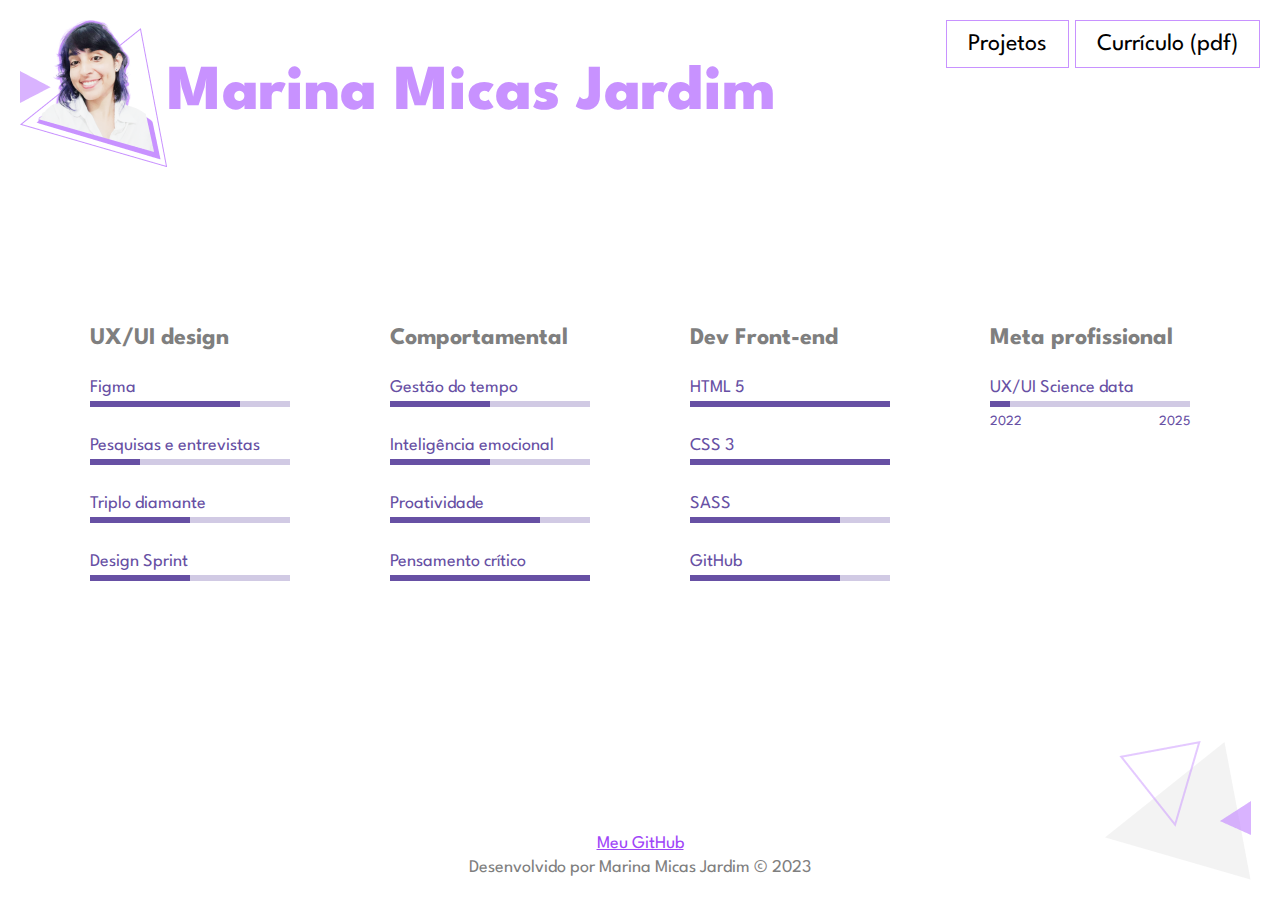
==== index.html @ 4583b631 "Alimentando o conteúdo da área de projetos e ajustando a fonte." ====
<!DOCTYPE html>
<html lang="pt-br">
  <head>
    <meta charset="utf-8"/>
    <meta http-equiv="X-UA-Compatible" content="IE=edge">
    <meta name="viewport" content="width=device-width, initial-scale=1">
    <title>Meu portfólio | Marina Micas</title>
    <link rel="stylesheet" href="estilos/geral.css">
    <link rel="stylesheet" href="estilos/text.css">
    <link rel="stylesheet" href="estilos/layout_header.css">
    <link rel="stylesheet" href="estilos/headline.css">
    <link rel="stylesheet" href="estilos/button.css">
    <link rel="stylesheet" href="estilos/layout_content.css">
    <link rel="stylesheet" href="estilos/layout_category.css">
    <link rel="stylesheet" href="estilos/footer.css">
  </head>

  <body class="layout_content">
    <div class="layout_header header">
      <div class="headline">
        <img src="imagens/MarinaMicasJardim.png" alt="Mulher de cabelos curtos com franjas e mechas roxas, usando blusa branca social e sorrindo.">
        <h1>Marina Micas Jardim</h1>
      </div>
      <div class="buttons">
        <a href="paginas/projetos.html" class="button">Projetos</a>
        <a href="arquivos/Curriculo_Marina Micas Jardim.pdf" class="button" target="_blank">Currículo (pdf)</a>
      </div>
    </div>

    <div class="layout_category content">
      <div class="category-1">
        <p class="category_title">UX/UI design</p>
        <p class="category_text">Figma</p>
        <progress-bar value="75" max="100" title="75% de experiência prototipando no Figma"></progress-bar>
        <p class="category_text">Pesquisas e entrevistas</p>
        <progress-bar value="25" max="100" title="25% de experiência em pesquisas e entrevistas"></progress-bar>
        <p class="category_text">Triplo diamante</p>
        <progress-bar value="50" max="100" title="50% de experiência em triplo diamante"></progress-bar>
        <p class="category_text">Design Sprint</p>
        <progress-bar value="50" max="100" title="50% de experiência em Design Sprint"></progress-bar>
      </div>

      <div class="category-2">
        <p class="category_title">Comportamental</p>
        <p class="category_text">Gestão do tempo</p>
        <progress-bar value="50" max="100" title="50% de experiência em gestão do tempo"></progress-bar>
        <p class="category_text">Inteligência emocional</p>
        <progress-bar value="50" max="100" title="50% de experiência em inteligência emocional"></progress-bar>
        <p class="category_text">Proatividade</p>
        <progress-bar value="75" max="100" title="75% de proatividade"></progress-bar>
        <p class="category_text">Pensamento crítico</p>
        <progress-bar value="100" max="100" title="100% de pensamento crítico"></progress-bar>
      </div>

      <div class="category-3">
        <p class="category_title">Dev Front-end</p>
        <p class="category_text">HTML 5</p>
        <progress-bar value="100" max="100" title="100% de experiência em HTML 5"></progress-bar>
        <p class="category_text">CSS 3</p>
        <progress-bar value="100" max="100" title="100% de experiência em CSS 3"></progress-bar>
        <p class="category_text">SASS</p>
        <progress-bar value="75" max="100" title="75% de experiência em SASS"></progress-bar>
        <p class="category_text">GitHub</p>
        <progress-bar value="75" max="100" title="75% de experiência em GitHub"></progress-bar>
      </div>

      <div class="category-4">
        <p class="category_title">Meta profissional</p>
        <p class="category_text">UX/UI Science data</p>
        <progress-bar value="10" max="100" title="10% de experiência em science data para UX/UI"></progress-bar>
        <div class="category_text--ano">
          <span>2022</span>
          <span>2025</span>
        </div>
      </div>
    </div>

    <div class="footer">
      <a href="https://github.com/marinamicas" target="_blank" class="link--main">Meu GitHub</a>
      <p>Desenvolvido por Marina Micas Jardim © 2023</p>
    </div>

    <script src="scripts/progress_bar.js"></script>
  </body>
</html>
---- estilos/geral.css ----
/* RESET */

/* Box sizing rules */
*,
*::before,
*::after {
  box-sizing: border-box;
}

/* Remove default margin */
body,
h2,
p {
  margin: 0;
}
---- estilos/text.css ----
@font-face {
  font-family: 'League Spartan';
  src: url("../fontes/LeagueSpartan-VariableFont_wght.ttf") format('truetype');
  font-display: swap;
}

body {
  font-family: 'League Spartan';
}

h1 {
  font-size: 4rem;
  font-style: normal;
  font-weight: 800;
  line-height: normal;

  @media only screen and (max-width: 575px) {
    font-size: 2rem;
  }
}

.link--main {
  color: #9F46F8;
}

.category_title {
  color: #7F7F7F;
  font-size: 1.5rem;
  font-style: normal;
  font-weight: 700;
  line-height: normal;
}

.category_text {
  color: #6750A4;
  font-size: 1.125rem;
  font-style: normal;
  font-weight: 400;
  line-height: normal;
  margin: 30px 0 5px 0;
}

.category_text--ano {
  font-size: 0.875rem;
  font-style: normal;
  font-weight: 400;
  line-height: normal;
  color: #6750A4;
  display: flex;
  justify-content: space-between;
  margin-top: 8px;
}

.tag--ano {
  background-color: #C892FF;
  color: #000000;
  padding: 5px;
  height: 22px;
  width: max-content;
  margin-left: 15px;
}
---- estilos/layout_header.css ----
.layout_header {
    display: grid;
    grid-template-columns: 1fr auto;
    grid-template-rows: 100%;
    grid-template-areas:
        "headline buttons"
    ;
    column-gap: 20px;

    @media only screen and (max-width: 678px) {
        grid-template-columns: 1fr;
        grid-template-rows: repeat(2, auto);
        grid-template-areas:
            "buttons"
            "headline"
        ;
        column-gap: 0;
        row-gap: 20px;
    }
}

.header {
    grid-area: header;
    height: 147px;

    @media only screen and (max-width: 678px) {
        height: max-content;
    }
}
---- estilos/headline.css ----
.headline {
    color: #C892FF;
    font-size: 1.5rem;
    font-style: normal;
    font-weight: 800;
    line-height: normal;
    display: flex;
    align-items: center;
    grid-area: headline;
}
---- estilos/button.css ----
.buttons {
    color: #000000;
    font-size: 1.5rem;
    font-style: normal;
    font-weight: 400;
    line-height: normal;
    grid-area: buttons;
    
    @media only screen and (max-width: 678px) {
        justify-self: end;
    }
}

.button {
    display: inline-flex;
    padding: 0.75rem 1.3125rem;
    gap: 1rem;
    border: 1px solid #C892FF;
    background-color: #FFF;
    font-size: 1.5rem;
    font-style: normal;
    font-weight: 400;
    line-height: normal;
    text-decoration: none;
    color: #000;
}

a:hover.button {
    background-color: #D1CAE4;
    border: 1px solid #D1CAE4;
}

a:active.button, a:focus.button, a:visited.button {
    color: #000;
}
---- estilos/layout_content.css ----
.layout_content {
    display: grid;
    grid-template-columns: 100%;
    grid-template-rows: 147px auto 140px;
    grid-template-areas:
        "header"
        "content"
        "footer"
    ;
    row-gap: 30px;
    margin: 20px;
    height: calc(100vh - 40px);

    @media only screen and (max-width: 678px) {
        grid-template-rows: auto auto 140px;
    }
}

.content {
    grid-area: content;
}
---- estilos/layout_category.css ----
.layout_category {
    display: grid;
    grid-template-columns: repeat(4, auto);
    grid-template-areas:
        "category-1 category-2 category-3 category-4"
    ;
    column-gap: 100px;
    align-content: center;
    justify-content: center;

    @media only screen and (max-width: 1140px) {
        column-gap: 50px;
    }

    @media only screen and (max-width: 985px) {
        grid-template-columns: repeat(2, auto);
        grid-template-areas: 
            "category-1 category-2"
            "category-3 category-4"
        ;
        column-gap: 100px;
        row-gap: 100px;
    }

    @media only screen and (max-width: 575px) {
        grid-template-columns: auto;
        grid-template-areas: 
            "category-1"
            "category-2"
            "category-3"
            "category-4"
        ;
        column-gap: 0;
        margin-bottom: 90px;
    }
}

.category-1 {
    grid-area: category-1;
    width: 200px;

    @media only screen and (max-width: 575px) {
        width: 350px;
    }
}

.category-2 {
    grid-area: category-2;
    width: 200px;

    @media only screen and (max-width: 575px) {
        width: 300px;
    }
}

.category-3 {
    grid-area: category-3;
    width: 200px;

    @media only screen and (max-width: 575px) {
        width: 350px;
    }
}

.category-4 {
    grid-area: category-4;
    width: 200px;

    @media only screen and (max-width: 575px) {
        width: 350px;
    }
}
---- estilos/footer.css ----
.footer {
    grid-area: footer;
    background-image: url(../imagens/imgDecorativa.png);
    background-repeat: no-repeat;
    background-position: bottom right;
    align-items: center;
    justify-content: end;
    height: 140px;
    color: #7f7f7f;
    display: flex;
    flex-direction: column;
    text-align: center;
    font-size: 1.125rem;
    font-style: normal;
    font-weight: 400;
    line-height: 1.5rem;

    @media only screen and (max-height: 630px) {
        padding-bottom: 20px;
    }

    @media only screen and (max-width: 575px) {
        padding-bottom: 20px;
    }
}
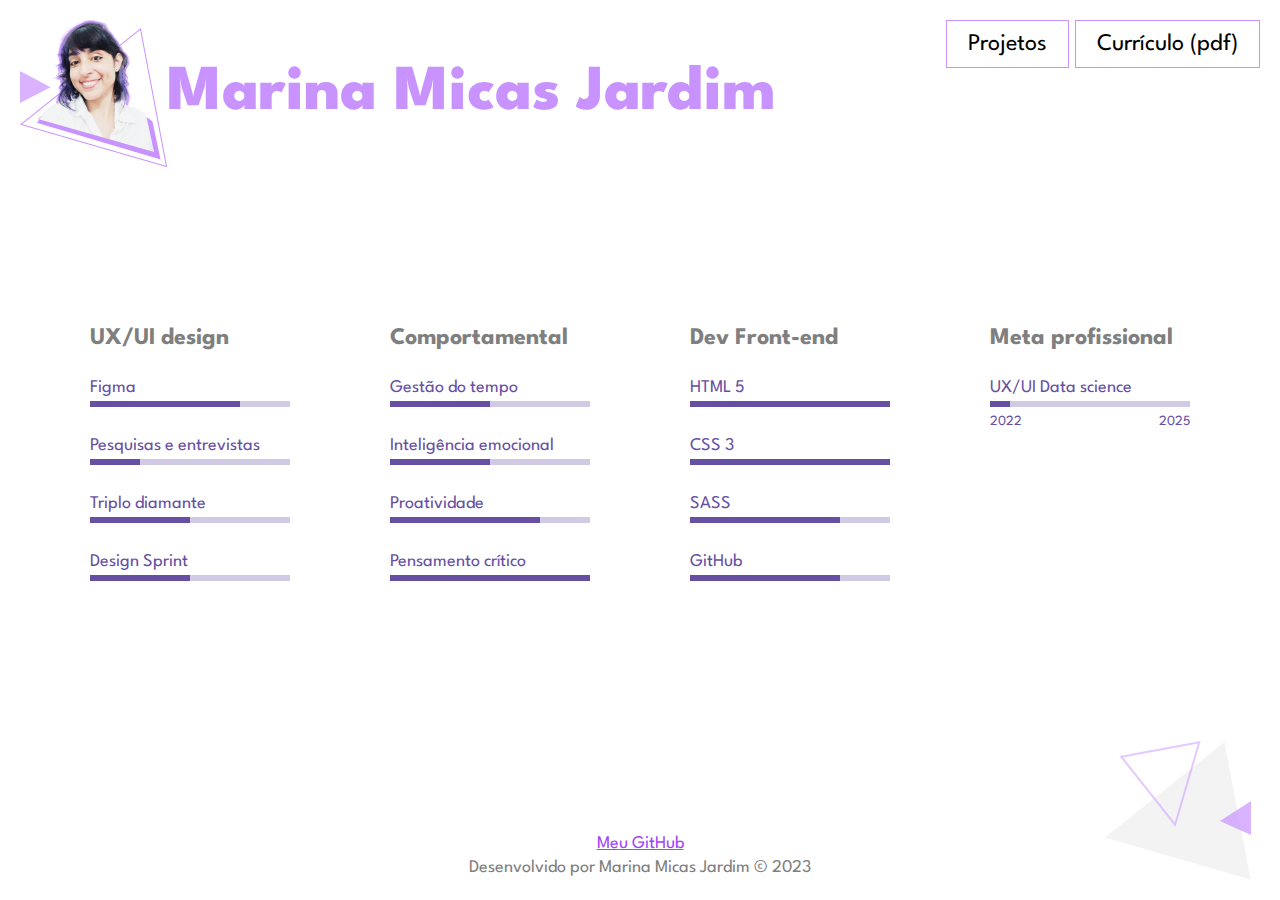
==== commit 7340c892: "novas atualizações" ====
--- a/index.html
+++ b/index.html
@@ -66,7 +66,7 @@
 
       <div class="category-4">
         <p class="category_title">Meta profissional</p>
-        <p class="category_text">UX/UI Science data</p>
+        <p class="category_text">UX/UI Data science</p>
         <progress-bar value="10" max="100" title="10% de experiência em science data para UX/UI"></progress-bar>
         <div class="category_text--ano">
           <span>2022</span>
--- a/estilos/button.css
+++ b/estilos/button.css
@@ -23,6 +23,7 @@
     line-height: normal;
     text-decoration: none;
     color: #000;
+    cursor: pointer;
 }
 
 a:hover.button {
--- a/estilos/layout_content.css
+++ b/estilos/layout_content.css
@@ -7,7 +7,7 @@
         "content"
         "footer"
     ;
-    row-gap: 30px;
+    row-gap: 55px;
     margin: 20px;
     height: calc(100vh - 40px);
 
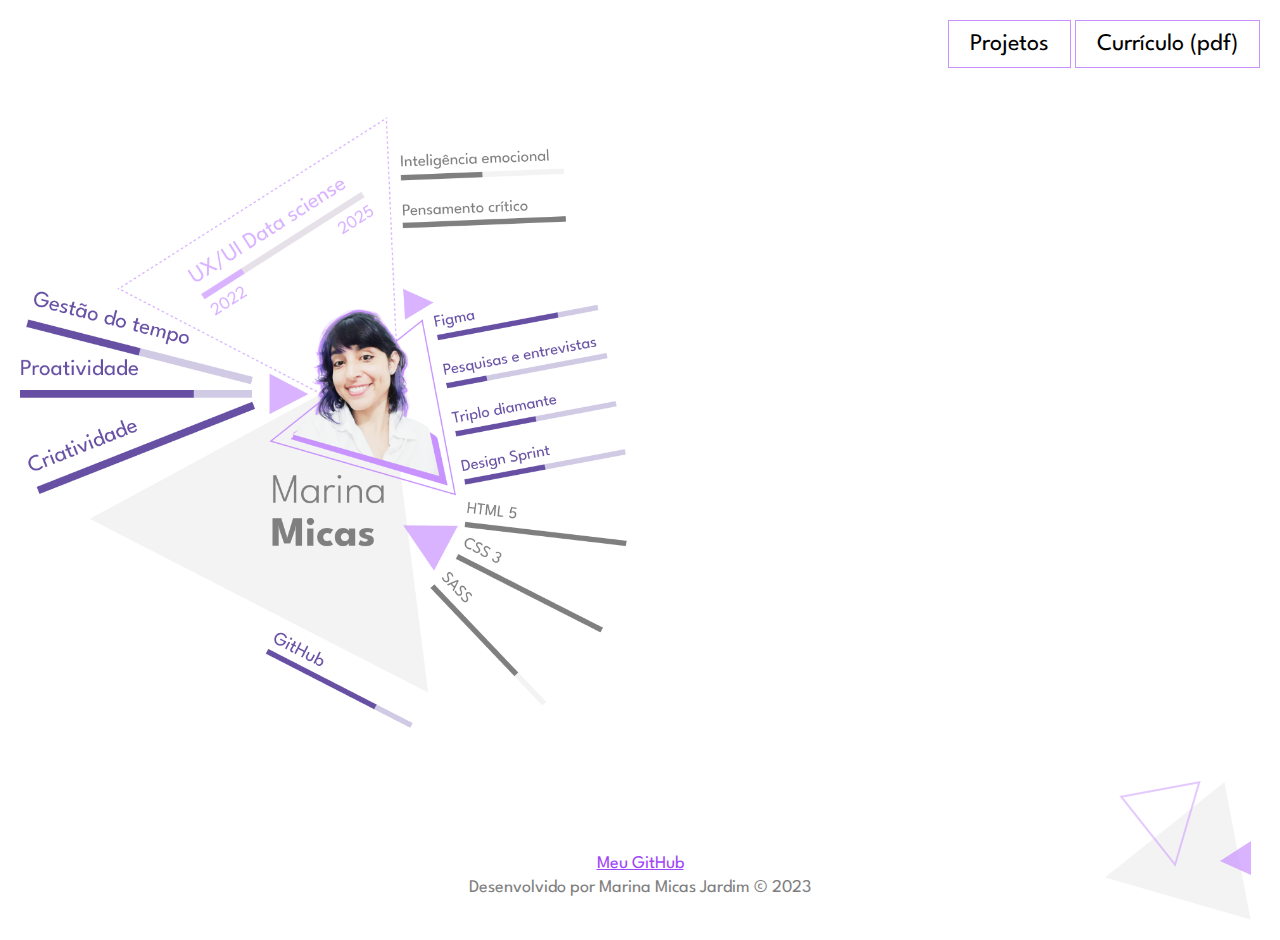
==== commit 3883872a: "alteração pagina inicial" ====
--- a/index.html
+++ b/index.html
@@ -7,79 +7,24 @@
     <title>Meu portfólio | Marina Micas</title>
     <link rel="stylesheet" href="estilos/geral.css">
     <link rel="stylesheet" href="estilos/text.css">
-    <link rel="stylesheet" href="estilos/layout_header.css">
-    <link rel="stylesheet" href="estilos/headline.css">
     <link rel="stylesheet" href="estilos/button.css">
-    <link rel="stylesheet" href="estilos/layout_content.css">
-    <link rel="stylesheet" href="estilos/layout_category.css">
+    <link rel="stylesheet" href="estilos/layout_content-INI.css">
     <link rel="stylesheet" href="estilos/footer.css">
   </head>
 
-  <body class="layout_content">
-    <div class="layout_header header">
-      <div class="headline">
-        <img src="imagens/MarinaMicasJardim.png" alt="Mulher de cabelos curtos com franjas e mechas roxas, usando blusa branca social e sorrindo.">
-        <h1>Marina Micas Jardim</h1>
-      </div>
-      <div class="buttons">
-        <a href="paginas/projetos.html" class="button">Projetos</a>
-        <a href="arquivos/Curriculo_Marina Micas Jardim.pdf" class="button" target="_blank">Currículo (pdf)</a>
-      </div>
+  <body class="layout_content-INI">
+    <div class="buttons-INI">
+      <a href="paginas/projetos.html" class="button">Projetos</a>
+      <a href="arquivos/Curriculo_Marina Micas Jardim.pdf" class="button" target="_blank">Currículo (pdf)</a>
     </div>
 
-    <div class="layout_category content">
-      <div class="category-1">
-        <p class="category_title">UX/UI design</p>
-        <p class="category_text">Figma</p>
-        <progress-bar value="75" max="100" title="75% de experiência prototipando no Figma"></progress-bar>
-        <p class="category_text">Pesquisas e entrevistas</p>
-        <progress-bar value="25" max="100" title="25% de experiência em pesquisas e entrevistas"></progress-bar>
-        <p class="category_text">Triplo diamante</p>
-        <progress-bar value="50" max="100" title="50% de experiência em triplo diamante"></progress-bar>
-        <p class="category_text">Design Sprint</p>
-        <progress-bar value="50" max="100" title="50% de experiência em Design Sprint"></progress-bar>
-      </div>
-
-      <div class="category-2">
-        <p class="category_title">Comportamental</p>
-        <p class="category_text">Gestão do tempo</p>
-        <progress-bar value="50" max="100" title="50% de experiência em gestão do tempo"></progress-bar>
-        <p class="category_text">Inteligência emocional</p>
-        <progress-bar value="50" max="100" title="50% de experiência em inteligência emocional"></progress-bar>
-        <p class="category_text">Proatividade</p>
-        <progress-bar value="75" max="100" title="75% de proatividade"></progress-bar>
-        <p class="category_text">Pensamento crítico</p>
-        <progress-bar value="100" max="100" title="100% de pensamento crítico"></progress-bar>
-      </div>
-
-      <div class="category-3">
-        <p class="category_title">Dev Front-end</p>
-        <p class="category_text">HTML 5</p>
-        <progress-bar value="100" max="100" title="100% de experiência em HTML 5"></progress-bar>
-        <p class="category_text">CSS 3</p>
-        <progress-bar value="100" max="100" title="100% de experiência em CSS 3"></progress-bar>
-        <p class="category_text">SASS</p>
-        <progress-bar value="75" max="100" title="75% de experiência em SASS"></progress-bar>
-        <p class="category_text">GitHub</p>
-        <progress-bar value="75" max="100" title="75% de experiência em GitHub"></progress-bar>
-      </div>
-
-      <div class="category-4">
-        <p class="category_title">Meta profissional</p>
-        <p class="category_text">UX/UI Data science</p>
-        <progress-bar value="10" max="100" title="10% de experiência em science data para UX/UI"></progress-bar>
-        <div class="category_text--ano">
-          <span>2022</span>
-          <span>2025</span>
-        </div>
-      </div>
+    <div class="content-INI">
+      <img src="imagens/panorama geral.png" alt="Mulher de cabelos curtos com franjas e mechas roxas, usando blusa branca social e sorrindo ao centro. E nas extremidades vários pontos a ser abordados sobre minhas experiências em UX/UI design, dev front-end, comportamental e minha meta profissional de ser uma cientista de dados com foco em UX/UI até o ano de 2025." class="img-INI">
     </div>
 
     <div class="footer">
       <a href="https://github.com/marinamicas" target="_blank" class="link--main">Meu GitHub</a>
       <p>Desenvolvido por Marina Micas Jardim © 2023</p>
     </div>
-
-    <script src="scripts/progress_bar.js"></script>
   </body>
-</html>
+</html>--- a/estilos/text.css
+++ b/estilos/text.css
@@ -15,7 +15,7 @@
   line-height: normal;
 
   @media only screen and (max-width: 575px) {
-    font-size: 2rem;
+    font-size: 3rem;
   }
 }
 
--- a/estilos/button.css
+++ b/estilos/button.css
@@ -1,16 +1,3 @@
-.buttons {
-    color: #000000;
-    font-size: 1.5rem;
-    font-style: normal;
-    font-weight: 400;
-    line-height: normal;
-    grid-area: buttons;
-    
-    @media only screen and (max-width: 678px) {
-        justify-self: end;
-    }
-}
-
 .button {
     display: inline-flex;
     padding: 0.75rem 1.3125rem;
--- a/estilos/layout_content-INI.css
+++ b/estilos/layout_content-INI.css
@@ -0,0 +1,30 @@
+.layout_content-INI {
+    display: grid;
+    grid-template-columns: auto;
+    grid-template-rows: 48px 1fr 140px;
+    grid-template-areas:
+        "buttons-INI"
+        "content-INI"
+        "footer"
+    ;
+    row-gap: 20px;
+    margin: 20px;
+    height: 100vh;
+}
+
+.buttons-INI {
+    grid-area: buttons-INI;
+    justify-self: end;
+}
+.content-INI {
+    grid-area: content-INI;
+    align-self: center;
+}
+
+.img-INI {
+    width: 50%;
+
+    @media only screen and (max-width: 920px) {
+        width: 100%;
+    }
+}--- a/estilos/footer.css
+++ b/estilos/footer.css
@@ -14,12 +14,5 @@
     font-style: normal;
     font-weight: 400;
     line-height: 1.5rem;
-
-    @media only screen and (max-height: 630px) {
-        padding-bottom: 20px;
-    }
-
-    @media only screen and (max-width: 575px) {
-        padding-bottom: 20px;
-    }
+    padding-bottom: 20px;
 }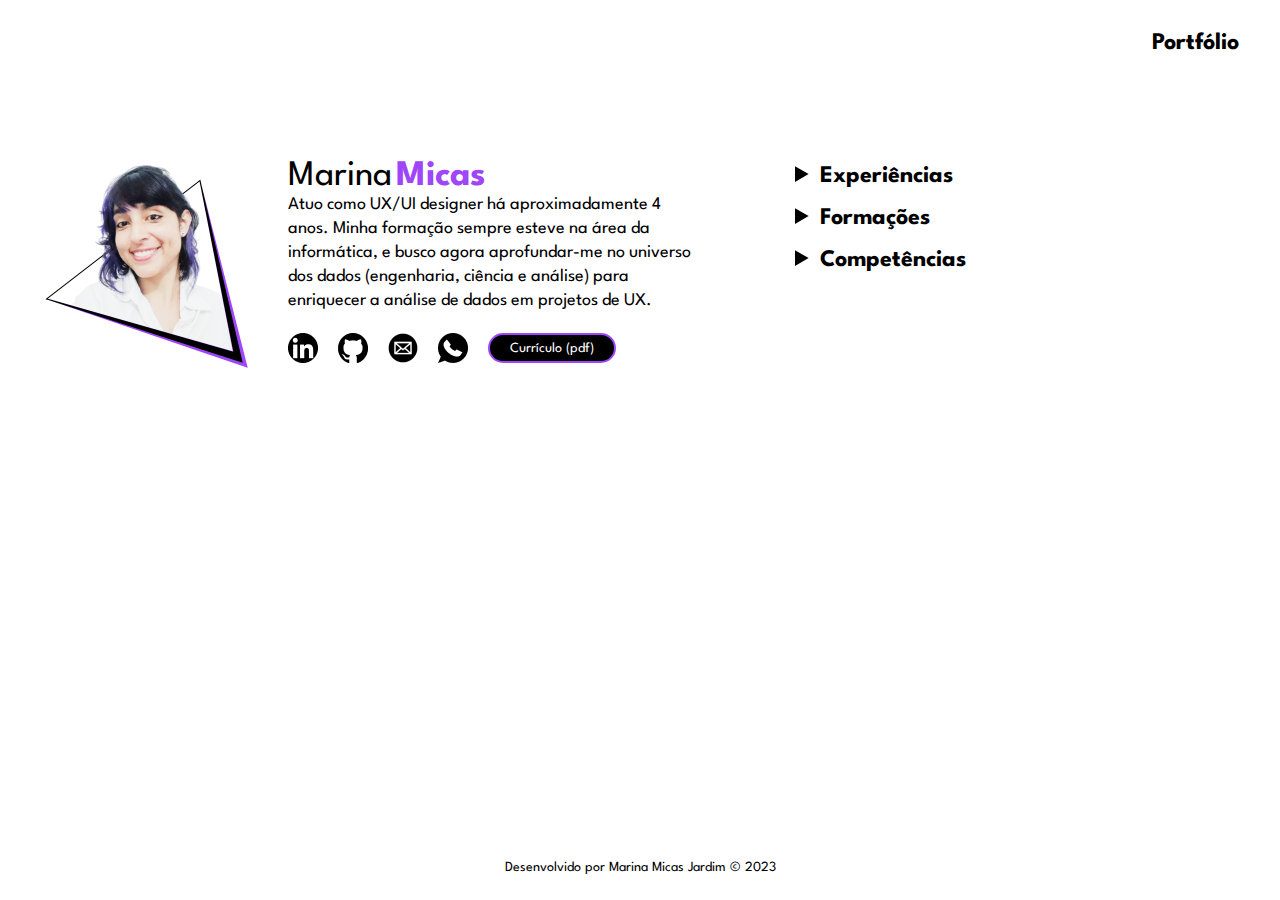
==== commit fc397a51: "mudando o site" ====
--- a/index.html
+++ b/index.html
@@ -8,23 +8,175 @@
     <link rel="stylesheet" href="estilos/geral.css">
     <link rel="stylesheet" href="estilos/text.css">
     <link rel="stylesheet" href="estilos/button.css">
-    <link rel="stylesheet" href="estilos/layout_content-INI.css">
+    <link rel="stylesheet" href="estilos/accordion.css">
     <link rel="stylesheet" href="estilos/footer.css">
+    <link rel="stylesheet" href="estilos/layout/layout_content-INI.css">
+    <link rel="stylesheet" href="estilos/layout/layout_EXP.css">
+    <link rel="stylesheet" href="estilos/layout/layout_FOR.css">
+    <link rel="stylesheet" href="estilos/layout/layout_COM.css">
   </head>
 
   <body class="layout_content-INI">
     <div class="buttons-INI">
-      <a href="paginas/projetos.html" class="button">Projetos</a>
-      <a href="arquivos/Curriculo_Marina Micas Jardim.pdf" class="button" target="_blank">Currículo (pdf)</a>
+      <a href="paginas/portfolio.html" class="button">Portfólio</a>
     </div>
 
-    <div class="content-INI">
-      <img src="imagens/panorama geral.png" alt="Mulher de cabelos curtos com franjas e mechas roxas, usando blusa branca social e sorrindo ao centro. E nas extremidades vários pontos a ser abordados sobre minhas experiências em UX/UI design, dev front-end, comportamental e minha meta profissional de ser uma cientista de dados com foco em UX/UI até o ano de 2025." class="img-INI">
+    <div class="content-INI layout_C_INI">
+      <img src="imagens/MarinaMicasJardim.png" alt="Mulher de cabelos curtos com franjas e mechas roxas, usando blusa branca social e sorrindo ao centro." class="img-C_INI">
+
+      <div class="layout_C_text-btn-INI">
+        <div class="text-C_INI">
+          <p>
+            <span class="text-C_INI-MA">Marina</span>
+            <span class="text-C_INI-MI">Micas</span>
+          </p>
+          <p>Atuo como UX/UI designer há aproximadamente 4 anos. Minha formação sempre esteve na área da informática, e busco agora aprofundar-me no universo dos dados (engenharia, ciência e análise) para enriquecer a análise de dados em projetos de UX.</p>
+        </div>
+  
+        <div class="buttons-C_INI">
+          <a href="https://www.linkedin.com/in/marinamicas/" target="_blank"><img src="imagens/contatos/linkedin.png" alt="Logo do LinkedIn."></a>
+          <a href="https://github.com/marinamicas" target="_blank"><img src="imagens/contatos/github.png" alt="Logo do GitHub."></a>
+          <a href="mailto:marinamicas@gmail.com" target="_blank"><img src="imagens/contatos/email.png" alt="Logo do e-mail."></a>
+          <a href="https://wa.me/qr/MTPBJVOU2ZC7J1 " target="_blank" title="(21) 98548-7666"><img src="imagens/contatos/whatsapp.png" alt="Logo do WhatsApp."></a>
+          <a href="arquivos/Curriculo_Marina Micas Jardim.pdf" class="button-C_CV" target="_blank">Currículo (pdf)</a>
+        </div>
+      </div>
+
+      <div class="accordions-C_INI singleSelection">
+        <details>
+          <summary title="Clique aqui para visualizar minhas experiências.">
+            Experiências
+          </summary>
+          <div class="accordion layout_EXP">
+            <div class="layout_EXP_item_1 layout_EXP_item">
+              <div class="item_ano-EXP">2023</div>
+              <div class="item_L-ver-EXP"></div>
+              <div class="item_L-hor-EXP"></div>
+              <div class="item_qtd-EXP">Atual</div>
+              <div class="item_dsc-EXP">Instrutora de informática <span class="item-emp">(Firjan SENAI)</span></div>
+            </div>
+
+            <div class="layout_EXP_item_2 layout_EXP_item">
+              <div class="item_ano-EXP">2023</div>
+              <div class="item_L-ver-EXP"></div>
+              <div class="item_L-hor-EXP"></div>
+              <div class="item_qtd-EXP">4 anos</div>
+              <div class="item_dsc-EXP">UX/UI designer <span class="item-emp">(Nasajon)</span></div>
+            </div>
+
+            <div class="layout_EXP_item_3 layout_EXP_item">
+              <div class="item_ano-EXP">2019</div>
+              <div class="item_L-ver-EXP"></div>
+              <div class="item_L-hor-EXP"></div>
+              <div class="item_qtd-EXP">5 meses</div>
+              <div class="item_dsc-EXP">Designer gráfico <span class="item-emp">(Ternium Brasil)</span></div>
+            </div>
+
+            <div class="layout_EXP_item_4 layout_EXP_item">
+              <div class="item_ano-EXP">2018</div>
+              <div class="item_L-ver-EXP"></div>
+              <div class="item_L-hor-EXP"></div>
+              <div class="item_qtd-EXP">3 meses</div>
+              <div class="item_dsc-EXP">Instrutora de informática <span class="item-emp">(PRONATEC)</span></div>
+            </div>
+
+            <div class="layout_EXP_item_5 layout_EXP_item">
+              <div class="item_ano-EXP">2013</div>
+              <div class="item_L-ver-EXP"></div>
+              <div class="item_L-hor-EXP"></div>
+              <div class="item_qtd-EXP">1 ano</div>
+              <div class="item_dsc-EXP">Desenvolvedora web <span class="item-emp">(Galeão INFRAERO)</span></div>
+            </div>
+
+            <div class="layout_EXP_item_6 layout_EXP_item">
+              <div class="item_ano-EXP">2010</div>
+              <div class="item_L-ver-EXP"></div>
+              <div class="item_L-hor-EXP"></div>
+              <div class="item_qtd-EXP">3 anos</div>
+              <div class="item_dsc-EXP">Instrutora de informática <span class="item-emp">(FAETEC)</span></div>
+            </div>
+
+            <div class="layout_EXP_item_7 layout_EXP_item">
+              <div class="item_ano-EXP">2009</div>
+              <div class="item_L-ver-EXP"></div>
+              <div class="item_L-hor-EXP"></div>
+              <div class="item_qtd-EXP">2 anos</div>
+              <div class="item_dsc-EXP">Web designer <span class="item-emp">(ANP)</span></div>
+            </div>
+          </div>
+        </details>
+
+        <details>
+          <summary title="Clique aqui para visualizar minhas formações.">
+            Formações
+          </summary>
+          <div class="accordion layout_FOR">
+            <div class="layout_FOR_item_1 layout_FOR_item">
+              <div class="item_ano-FOR">2022</div>
+              <div class="item_L-ver-FOR"></div>
+              <div class="item_L-hor-FOR"></div>
+              <div class="item_L-cir-FOR"></div>
+              <div class="item_dsc-FOR">Pós graduação em Inteligência Artificial e Aprendizagem de Máquina <span class="item-emp">(PUC Minas)</span></div>
+            </div>
+
+            <div class="layout_FOR_item_2 layout_FOR_item">
+              <div class="item_ano-FOR">2011</div>
+              <div class="item_L-ver-FOR"></div>
+              <div class="item_L-hor-FOR"></div>
+              <div class="item_L-cir-FOR"></div>
+              <div class="item_dsc-FOR" style="padding-top: 5px;">Licenciatura em Computação <span class="item-emp">(FEUC)</span></div>
+            </div>
+
+            <div class="layout_FOR_item_3 layout_FOR_item">
+              <div class="item_ano-FOR">2009</div>
+              <div class="item_L-ver-FOR"></div>
+              <div class="item_L-hor-FOR"></div>
+              <div class="item_L-cir-FOR"></div>
+              <div class="item_dsc-FOR" style="padding-top: 5px;">Tecnólogo em Sistemas de Informação <span class="item-emp">(FAETERJ-Rio)</span></div>
+            </div>
+          </div>
+        </details>
+
+        <details>
+          <summary title="Clique aqui para visualizar minhas competências.">
+            Competências
+          </summary>
+          <div class="accordion layout_COM">
+            <div class="category-1">
+              <p class="category_text">Figma</p>
+              <progress-bar value="75" max="100" title="75% de experiência prototipando no Figma"></progress-bar>
+              <p class="category_text">Pesquisas e entrevistas</p>
+              <progress-bar value="25" max="100" title="25% de experiência em pesquisas e entrevistas"></progress-bar>
+              <p class="category_text">Triplo diamante</p>
+              <progress-bar value="50" max="100" title="50% de experiência em triplo diamante"></progress-bar>
+              <p class="category_text">Design Sprint</p>
+              <progress-bar value="50" max="100" title="50% de experiência em Design Sprint"></progress-bar>
+              <p class="category_text">Proatividade</p>
+              <progress-bar value="75" max="100" title="75% de proatividade"></progress-bar>
+            </div>
+
+            <div class="category-2">
+              <p class="category_text">HTML 5</p>
+              <progress-bar value="100" max="100" title="100% de experiência em HTML 5"></progress-bar>
+              <p class="category_text">CSS 3</p>
+              <progress-bar value="100" max="100" title="100% de experiência em CSS 3"></progress-bar>
+              <p class="category_text">SASS</p>
+              <progress-bar value="75" max="100" title="75% de experiência em SASS"></progress-bar>
+              <p class="category_text">GitHub</p>
+              <progress-bar value="75" max="100" title="75% de experiência em GitHub"></progress-bar>
+              <p class="category_text">Inteligência emocional</p>
+              <progress-bar value="50" max="100" title="50% de experiência em inteligência emocional"></progress-bar>
+            </div>
+          </div>
+        </details>
+      </div>
     </div>
 
     <div class="footer">
-      <a href="https://github.com/marinamicas" target="_blank" class="link--main">Meu GitHub</a>
       <p>Desenvolvido por Marina Micas Jardim © 2023</p>
     </div>
+
+    <script src="scripts/accordion.js"></script>
+    <script src="scripts/progress_bar.js"></script>
   </body>
 </html>--- a/estilos/text.css
+++ b/estilos/text.css
@@ -8,54 +8,46 @@
   font-family: 'League Spartan';
 }
 
-h1 {
-  font-size: 4rem;
-  font-style: normal;
-  font-weight: 800;
-  line-height: normal;
-
-  @media only screen and (max-width: 575px) {
-    font-size: 3rem;
-  }
-}
-
 .link--main {
   color: #9F46F8;
-}
-
-.category_title {
-  color: #7F7F7F;
-  font-size: 1.5rem;
-  font-style: normal;
-  font-weight: 700;
-  line-height: normal;
-}
-
-.category_text {
-  color: #6750A4;
-  font-size: 1.125rem;
+  text-align: center;
+  font-size: 1.1875rem;
   font-style: normal;
   font-weight: 400;
-  line-height: normal;
-  margin: 30px 0 5px 0;
-}
-
-.category_text--ano {
-  font-size: 0.875rem;
-  font-style: normal;
-  font-weight: 400;
-  line-height: normal;
-  color: #6750A4;
-  display: flex;
-  justify-content: space-between;
-  margin-top: 8px;
+  line-height: 1.5rem; /* 126.316% */
+  text-decoration-line: underline;
 }
 
 .tag--ano {
-  background-color: #C892FF;
+  background-color: #D1CAE4;
   color: #000000;
-  padding: 5px;
   height: 22px;
   width: max-content;
-  margin-left: 15px;
+  display: inline-flex;
+  padding: 0.7rem 0.5rem 0.5rem 0.5rem;
+  justify-content: center;
+  align-items: center;
+  gap: 0.5625rem;
+  font-weight: 300;
+}
+
+.text-C_INI-MA {
+  color: #000;
+  font-size: 2.25rem;
+  font-style: normal;
+  font-weight: 400;
+  line-height: 1.5rem; /* 66.667% */
+}
+
+.text-C_INI-MI {
+  color: #9F46F8;
+  font-size: 2.25rem;
+  font-style: normal;
+  font-weight: 700;
+  line-height: 1.5rem;
+}
+
+.item-emp {
+    color: #757575;
+    font-weight: 400;
 }--- a/estilos/button.css
+++ b/estilos/button.css
@@ -1,23 +1,50 @@
 .button {
     display: inline-flex;
     padding: 0.75rem 1.3125rem;
-    gap: 1rem;
-    border: 1px solid #C892FF;
+    justify-content: center;
+    align-items: center;
+    gap: 0.5625rem;
     background-color: #FFF;
+    color: #000;
+    text-align: center;
     font-size: 1.5rem;
+    font-style: normal;
+    font-weight: 700;
+    line-height: normal;
+    text-decoration: none;
+    cursor: pointer;
+}
+
+a:hover.button {
+    background-color: #c992ff84;
+}
+
+a:active.button, a:focus.button, a:visited.button {
+    color: #000;
+}
+
+.button-C_CV {
+    display: inline-flex;
+    padding: 0.53125rem 1.25rem;
+    justify-content: center;
+    align-items: center;
+    gap: 0.5625rem;
+    border-radius: 1.25rem;
+    border: 2px solid #9F46F8;
+    background: #000;
+    color: #FFF;
+    text-align: center;
+    font-size: 0.875rem;
     font-style: normal;
     font-weight: 400;
     line-height: normal;
     text-decoration: none;
-    color: #000;
-    cursor: pointer;
 }
 
-a:hover.button {
-    background-color: #D1CAE4;
-    border: 1px solid #D1CAE4;
+a:hover.button-C_CV {
+    background-color: #9F46F8;
 }
 
-a:active.button, a:focus.button, a:visited.button {
-    color: #000;
+a:active.button-C_CV, a:focus.button-C_CV, a:visited.button-C_CV {
+    color: #FFF;
 }--- a/estilos/accordion.css
+++ b/estilos/accordion.css
@@ -0,0 +1,16 @@
+details {
+    margin-bottom:20px;
+}
+
+summary {
+    color: #000;
+    font-size: 1.5rem;
+    font-style: normal;
+    font-weight: 700;
+    line-height: normal;
+    cursor:pointer;
+}
+
+.accordion {
+    padding: 20px;
+}--- a/estilos/footer.css
+++ b/estilos/footer.css
@@ -1,18 +1,19 @@
 .footer {
-    grid-area: footer;
-    background-image: url(../imagens/imgDecorativa.png);
-    background-repeat: no-repeat;
-    background-position: bottom right;
-    align-items: center;
-    justify-content: end;
-    height: 140px;
-    color: #7f7f7f;
-    display: flex;
-    flex-direction: column;
-    text-align: center;
-    font-size: 1.125rem;
+    align-items: end;
+    justify-content: center;
+    color: #000;
+    font-size: 0.875rem;
     font-style: normal;
     font-weight: 400;
     line-height: 1.5rem;
+    background-color: #FFF;
+    width:100%;
+    text-align: center;
+	position: fixed;
+	bottom: 0;
+	left: 0;
+    height: 60px;
     padding-bottom: 20px;
+    display: flex;
+    grid-area: footer;
 }--- a/estilos/layout/layout_content-INI.css
+++ b/estilos/layout/layout_content-INI.css
@@ -0,0 +1,73 @@
+.layout_content-INI {
+    display: grid;
+    grid-template-columns: auto;
+    grid-template-rows: 45px auto;
+    grid-template-areas:
+        "buttons-INI"
+        "content-INI"
+    ;
+    row-gap: 100px;
+    margin: 20px;
+    height: calc(100vh - 40px);
+    justify-items: center;
+    align-content: start;
+}
+
+.buttons-INI {
+    grid-area: buttons-INI;
+    justify-self: end;
+}
+.content-INI {
+    grid-area: content-INI;
+    align-self: center;
+}
+
+.layout_C_INI {
+    display: grid;
+    grid-template-columns: 203px 407px minmax(auto, 500px);
+    grid-template-areas:
+        "img-C_INI layout_C_text-btn-INI accordions-C_INI"
+    ;
+    column-gap: 40px;
+}
+
+.img-C_INI {
+    grid-area: img-C_INI;
+    height: 203px;
+}
+
+.accordions-C_INI {
+    grid-area: accordions-C_INI;
+    justify-self: start;
+    margin-left: 60px;
+}
+
+.layout_C_text-btn-INI {
+    grid-area: layout_C_text-btn-INI;
+    display: grid;
+    grid-template-columns: 407px;
+    grid-template-rows: max-content 30px;
+    grid-template-areas:
+        "text-C_INI"
+        "buttons-C_INI"
+    ;
+    row-gap: 20px;
+}
+
+.text-C_INI {
+    grid-area: text-C_INI;
+    color: #000;
+    font-size: 1.125rem;
+    font-style: normal;
+    font-weight: 400;
+    line-height: 1.5rem;
+}
+
+.buttons-C_INI {
+    grid-area: buttons-C_INI;
+    justify-self: start;
+    align-self: end;
+    display: flex;
+    column-gap: 20px;
+    height: 30px;
+}--- a/estilos/layout/layout_EXP.css
+++ b/estilos/layout/layout_EXP.css
@@ -0,0 +1,94 @@
+.layout_EXP {
+    display: grid;
+    grid-template-columns: auto;
+    grid-template-rows: repeat(7, 21px);
+    grid-template-areas:
+        "layout_EXP_item_1"
+        "layout_EXP_item_2"
+        "layout_EXP_item_3"
+        "layout_EXP_item_4"
+        "layout_EXP_item_5"
+        "layout_EXP_item_6"
+        "layout_EXP_item_7"
+    ;
+    row-gap: 15px;
+}
+
+.layout_EXP_item {
+    grid-area: layout_EXP_item;
+    display: grid;
+    grid-template-columns: 35px 2px 13px 64px auto;
+    grid-template-rows: 21px;
+    grid-template-areas:
+        "item_ano-EXP item_L-ver-EXP item_L-hor-EXP item_qtd-EXP item_dsc-EXP"
+    ;
+    align-items: center;
+}
+
+.item_ano-EXP {
+    grid-area: item_ano-EXP;
+    display: flex;
+    width: 2.1875rem;
+    height: 1.3125rem;
+    flex-direction: column;
+    justify-content: center;
+    color: #262626;
+    text-align: center;
+    font-size: 0.75rem;
+    font-style: normal;
+    font-weight: 400;
+    line-height: 0rem; /* 0% */
+}
+
+.item_L-ver-EXP {
+    grid-area: item_L-ver-EXP;
+    width: 0.125rem;
+    height: 2.3rem;
+    background: #BFBFBF;
+}
+
+.item_L-hor-EXP {
+    grid-area: item_L-hor-EXP;
+    width: 0.9375rem;
+    height: 0.125rem;
+    background: #BFBFBF;
+}
+
+.item_qtd-EXP {
+    grid-area: item_qtd-EXP;
+    height: 21px;
+    width: 4rem;
+    padding: 0.3125rem 0.75rem;
+    justify-content: center;
+    align-items: center;
+    border-radius: 1.25rem;
+    background: #BFBFBF;
+    color: #262626;
+    font-size: 0.75rem;
+    font-style: normal;
+    font-weight: 400;
+    line-height: normal;
+    text-align: center;
+}
+
+.item_dsc-EXP {
+    grid-area: item_dsc-EXP;
+    height: 1.3125rem;
+    color: #000;
+    font-size: 0.875rem;
+    font-style: normal;
+    font-weight: 600;
+    line-height: normal;
+    margin-left: 10px;
+    display: flex;
+    align-items: center;
+    column-gap: 5px;
+}
+
+.layout_EXP_item_1 {grid-area: layout_EXP_item_1;}
+.layout_EXP_item_2 {grid-area: layout_EXP_item_2;}
+.layout_EXP_item_3 {grid-area: layout_EXP_item_3;}
+.layout_EXP_item_4 {grid-area: layout_EXP_item_4;}
+.layout_EXP_item_5 {grid-area: layout_EXP_item_5;}
+.layout_EXP_item_6 {grid-area: layout_EXP_item_6;}
+.layout_EXP_item_7 {grid-area: layout_EXP_item_7;}--- a/estilos/layout/layout_FOR.css
+++ b/estilos/layout/layout_FOR.css
@@ -0,0 +1,76 @@
+.layout_FOR {
+    display: grid;
+    grid-template-columns: auto;
+    grid-template-rows: repeat(3, 21px);
+    grid-template-areas:
+        "layout_FOR_item_1"
+        "layout_FOR_item_2"
+        "layout_FOR_item_3"
+    ;
+    row-gap: 15px;
+}
+
+.layout_FOR_item {
+    grid-area: layout_FOR_item;
+    display: grid;
+    grid-template-columns: 35px 2px 13px 7px auto;
+    grid-template-rows: 21px;
+    grid-template-areas:
+        "item_ano-FOR item_L-ver-FOR item_L-hor-FOR item_L-cir-FOR item_dsc-FOR"
+    ;
+    align-items: center;
+}
+
+.item_ano-FOR {
+    grid-area: item_ano-FOR;
+    display: flex;
+    width: 2.1875rem;
+    height: 1.3125rem;
+    flex-direction: column;
+    justify-content: center;
+    color: #262626;
+    text-align: center;
+    font-size: 0.75rem;
+    font-style: normal;
+    font-weight: 400;
+    line-height: 0rem; /* 0% */
+}
+
+.item_L-ver-FOR {
+    grid-area: item_L-ver-FOR;
+    width: 0.125rem;
+    height: 2.3rem;
+    flex-shrink: 0;
+    background: #BFBFBF;
+}
+
+.item_L-hor-FOR {
+    grid-area: item_L-hor-FOR;
+    width: 0.8rem;
+    height: 0.125rem;
+    background: #BFBFBF;
+}
+
+.item_L-cir-FOR {
+    grid-area: item_L-hor-FOR;
+    width: 0.5rem;
+    height: 0.5rem;
+    background: #BFBFBF;
+    border-radius: 6px;
+    justify-self: end;
+}
+
+.item_dsc-FOR {
+    grid-area: item_dsc-FOR;
+    height: 1.3125rem;
+    color: #000;
+    font-size: 0.875rem;
+    font-style: normal;
+    font-weight: 600;
+    line-height: normal;
+    margin-left: 5px;
+}
+
+.layout_FOR_item_1 {grid-area: layout_FOR_item_1;}
+.layout_FOR_item_2 {grid-area: layout_FOR_item_2;}
+.layout_FOR_item_3 {grid-area: layout_FOR_item_3;}--- a/estilos/layout/layout_COM.css
+++ b/estilos/layout/layout_COM.css
@@ -0,0 +1,30 @@
+.layout_COM {
+    display: grid;
+    grid-template-columns: repeat(2, auto);
+    grid-template-areas:
+        "category-1 category-2"
+    ;
+    column-gap: 50px;
+    align-content: center;
+    justify-content: center;
+    margin-top: -20px;
+}
+
+.category-1 {
+    grid-area: category-1;
+    width: 200px;
+}
+
+.category-2 {
+    grid-area: category-2;
+    width: 200px;
+}
+
+.category_text {
+    color: #6750A4;
+    font-size: 1.125rem;
+    font-style: normal;
+    font-weight: 400;
+    line-height: normal;
+    margin: 30px 0 5px 0;
+  }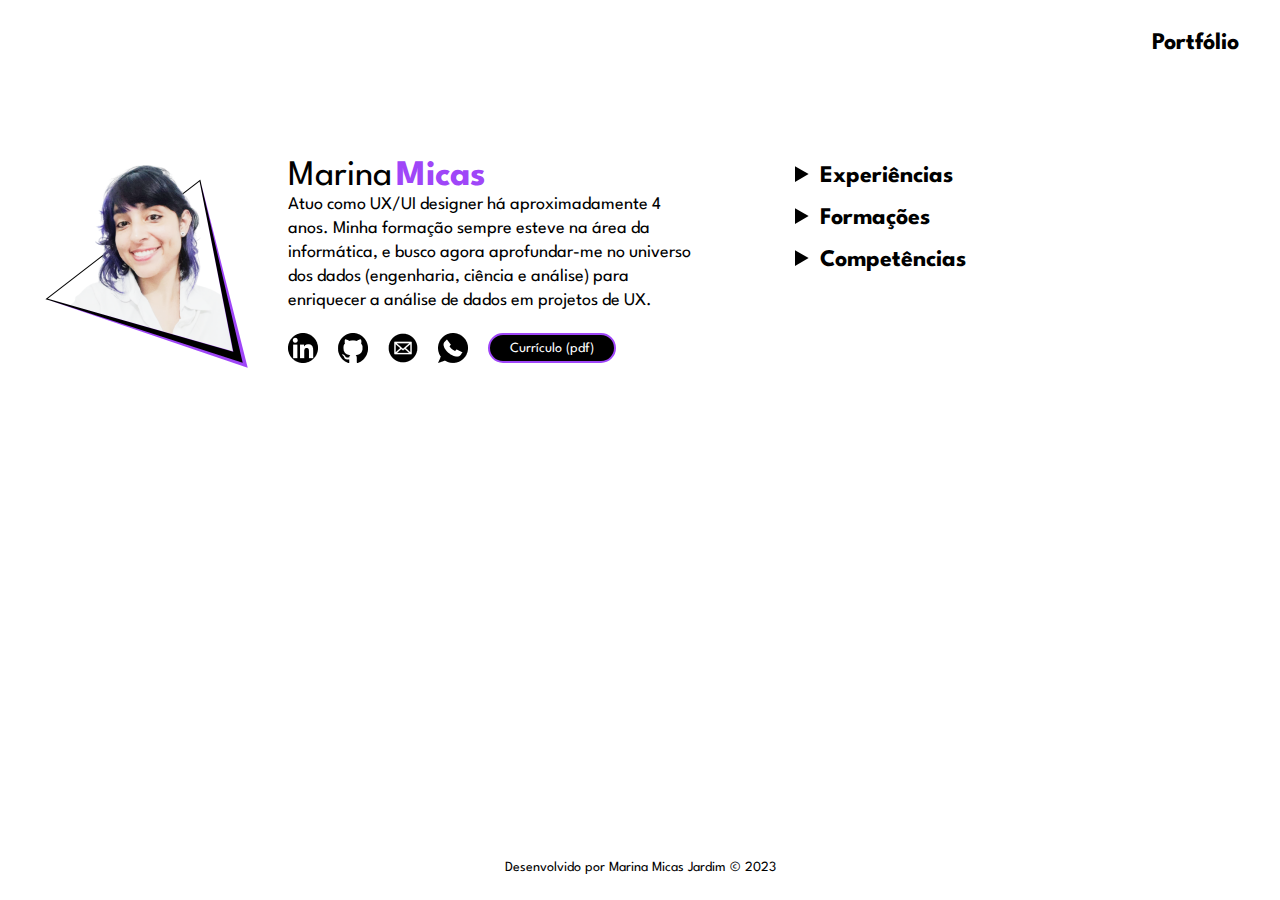
==== commit 5ddac9cb: "ajuste de responsividade" ====
--- a/index.html
+++ b/index.html
@@ -33,12 +33,12 @@
           <p>Atuo como UX/UI designer há aproximadamente 4 anos. Minha formação sempre esteve na área da informática, e busco agora aprofundar-me no universo dos dados (engenharia, ciência e análise) para enriquecer a análise de dados em projetos de UX.</p>
         </div>
   
-        <div class="buttons-C_INI">
-          <a href="https://www.linkedin.com/in/marinamicas/" target="_blank"><img src="imagens/contatos/linkedin.png" alt="Logo do LinkedIn."></a>
-          <a href="https://github.com/marinamicas" target="_blank"><img src="imagens/contatos/github.png" alt="Logo do GitHub."></a>
-          <a href="mailto:marinamicas@gmail.com" target="_blank"><img src="imagens/contatos/email.png" alt="Logo do e-mail."></a>
-          <a href="https://wa.me/qr/MTPBJVOU2ZC7J1 " target="_blank" title="(21) 98548-7666"><img src="imagens/contatos/whatsapp.png" alt="Logo do WhatsApp."></a>
-          <a href="arquivos/Curriculo_Marina Micas Jardim.pdf" class="button-C_CV" target="_blank">Currículo (pdf)</a>
+        <div class="buttons-C_INI layout_buttons-C_INI">
+          <a href="https://www.linkedin.com/in/marinamicas/" target="_blank" class="btn_item-C_INI-L"><img src="imagens/contatos/linkedin.png" alt="Logo do LinkedIn."></a>
+          <a href="https://github.com/marinamicas" target="_blank" class="btn_item-C_INI-G"><img src="imagens/contatos/github.png" alt="Logo do GitHub."></a>
+          <a href="mailto:marinamicas@gmail.com" target="_blank" class="btn_item-C_INI-E"><img src="imagens/contatos/email.png" alt="Logo do e-mail."></a>
+          <a href="https://wa.me/qr/MTPBJVOU2ZC7J1 " target="_blank" title="(21) 98548-7666" class="btn_item-C_INI-W"><img src="imagens/contatos/whatsapp.png" alt="Logo do WhatsApp."></a>
+          <a href="arquivos/Curriculo_Marina Micas Jardim.pdf" class="button-C_CV btn_item-C_INI-C" target="_blank">Currículo (pdf)</a>
         </div>
       </div>
 
--- a/estilos/layout/layout_content-INI.css
+++ b/estilos/layout/layout_content-INI.css
@@ -11,6 +11,10 @@
     height: calc(100vh - 40px);
     justify-items: center;
     align-content: start;
+
+    @media only screen and (max-width: 999px) {
+        row-gap: 20px;
+    }
 }
 
 .buttons-INI {
@@ -29,6 +33,21 @@
         "img-C_INI layout_C_text-btn-INI accordions-C_INI"
     ;
     column-gap: 40px;
+
+    @media only screen and (max-width: 1050px) {
+        column-gap: 20px;
+    }
+
+    @media only screen and (max-width: 999px) {
+        grid-template-columns: repeat(3, auto);
+        grid-template-areas:
+            "img-C_INI"
+            "layout_C_text-btn-INI"
+            "accordions-C_INI"
+        ;
+        column-gap: 0;
+        row-gap: 20px;
+    }
 }
 
 .img-C_INI {
@@ -40,6 +59,18 @@
     grid-area: accordions-C_INI;
     justify-self: start;
     margin-left: 60px;
+
+    @media only screen and (max-width: 1150px) {
+        margin: 0 20px 50px 0;
+    }
+
+    @media only screen and (max-width: 999px) {
+        margin: 20px 0 50px 0;
+    }
+
+    @media only screen and (max-width: 400px) {
+        margin: 50px 0 50px 0;
+    }
 }
 
 .layout_C_text-btn-INI {
@@ -52,6 +83,10 @@
         "buttons-C_INI"
     ;
     row-gap: 20px;
+
+    @media only screen and (max-width: 400px) {
+        grid-template-columns: minmax(auto, 240px);
+    }
 }
 
 .text-C_INI {
@@ -70,4 +105,23 @@
     display: flex;
     column-gap: 20px;
     height: 30px;
+}
+
+@media only screen and (max-width: 400px) {
+    .layout_buttons-C_INI {
+        display: grid;
+        grid-template-columns: repeat(4, auto);
+        grid-template-rows: repeat(2, 30px);
+        grid-template-areas:
+            "btn_item-C_INI-L btn_item-C_INI-G btn_item-C_INI-E btn_item-C_INI-W"
+            "btn_item-C_INI-C btn_item-C_INI-C btn_item-C_INI-C ."
+        ;
+        row-gap: 20px;
+    }
+
+    .btn_item-C_INI-L {grid-area: btn_item-C_INI-L;}
+    .btn_item-C_INI-G {grid-area: btn_item-C_INI-G;}
+    .btn_item-C_INI-E {grid-area: btn_item-C_INI-E;}
+    .btn_item-C_INI-W {grid-area: btn_item-C_INI-W;}
+    .btn_item-C_INI-C {grid-area: btn_item-C_INI-C;}
 }--- a/estilos/layout/layout_EXP.css
+++ b/estilos/layout/layout_EXP.css
@@ -12,6 +12,10 @@
         "layout_EXP_item_7"
     ;
     row-gap: 15px;
+
+    @media only screen and (max-width: 999px) {
+        grid-template-rows: repeat(7, 50px);
+    }
 }
 
 .layout_EXP_item {
@@ -23,6 +27,15 @@
         "item_ano-EXP item_L-ver-EXP item_L-hor-EXP item_qtd-EXP item_dsc-EXP"
     ;
     align-items: center;
+
+    @media only screen and (max-width: 999px) {
+        grid-template-columns: 35px 2px 13px 64px auto;
+        grid-template-rows: auto;
+        grid-template-areas:
+            "item_ano-EXP item_L-ver-EXP item_L-hor-EXP item_qtd-EXP ." 
+            ". . . item_dsc-EXP item_dsc-EXP"
+        ;
+    }
 }
 
 .item_ano-EXP {
@@ -45,6 +58,10 @@
     width: 0.125rem;
     height: 2.3rem;
     background: #BFBFBF;
+
+    @media only screen and (max-width: 999px) {
+        height: 4.3rem;
+    }
 }
 
 .item_L-hor-EXP {
@@ -83,6 +100,11 @@
     display: flex;
     align-items: center;
     column-gap: 5px;
+
+    @media only screen and (max-width: 999px) {
+        margin-top: -20px;
+        width: auto;
+    }
 }
 
 .layout_EXP_item_1 {grid-area: layout_EXP_item_1;}
--- a/estilos/layout/layout_FOR.css
+++ b/estilos/layout/layout_FOR.css
@@ -8,6 +8,19 @@
         "layout_FOR_item_3"
     ;
     row-gap: 15px;
+
+    @media only screen and (max-width: 1139px) {
+        grid-template-rows: repeat(3, 40px);
+        margin-top: 20px;
+    }
+
+    @media only screen and (max-width: 1019px) {
+        grid-template-rows: repeat(3, 20px);
+    }
+
+    @media only screen and (max-width: 500px) {
+        grid-template-rows: repeat(3, 40px);
+    }
 }
 
 .layout_FOR_item {
@@ -42,6 +55,18 @@
     height: 2.3rem;
     flex-shrink: 0;
     background: #BFBFBF;
+
+    @media only screen and (max-width: 1139px) {
+        height: 4rem;
+    }
+
+    @media only screen and (max-width: 1019px) {
+        height: 5.5rem;
+    }
+
+    @media only screen and (max-width: 900px) {
+        height: 3.4rem;
+    }
 }
 
 .item_L-hor-FOR {
--- a/estilos/layout/layout_COM.css
+++ b/estilos/layout/layout_COM.css
@@ -8,6 +8,15 @@
     align-content: center;
     justify-content: center;
     margin-top: -20px;
+
+    @media only screen and (max-width: 1600px) {
+        grid-template-columns: auto;
+        grid-template-areas:
+            "category-1"
+            "category-2"
+        ;
+        column-gap: 0;
+    }
 }
 
 .category-1 {
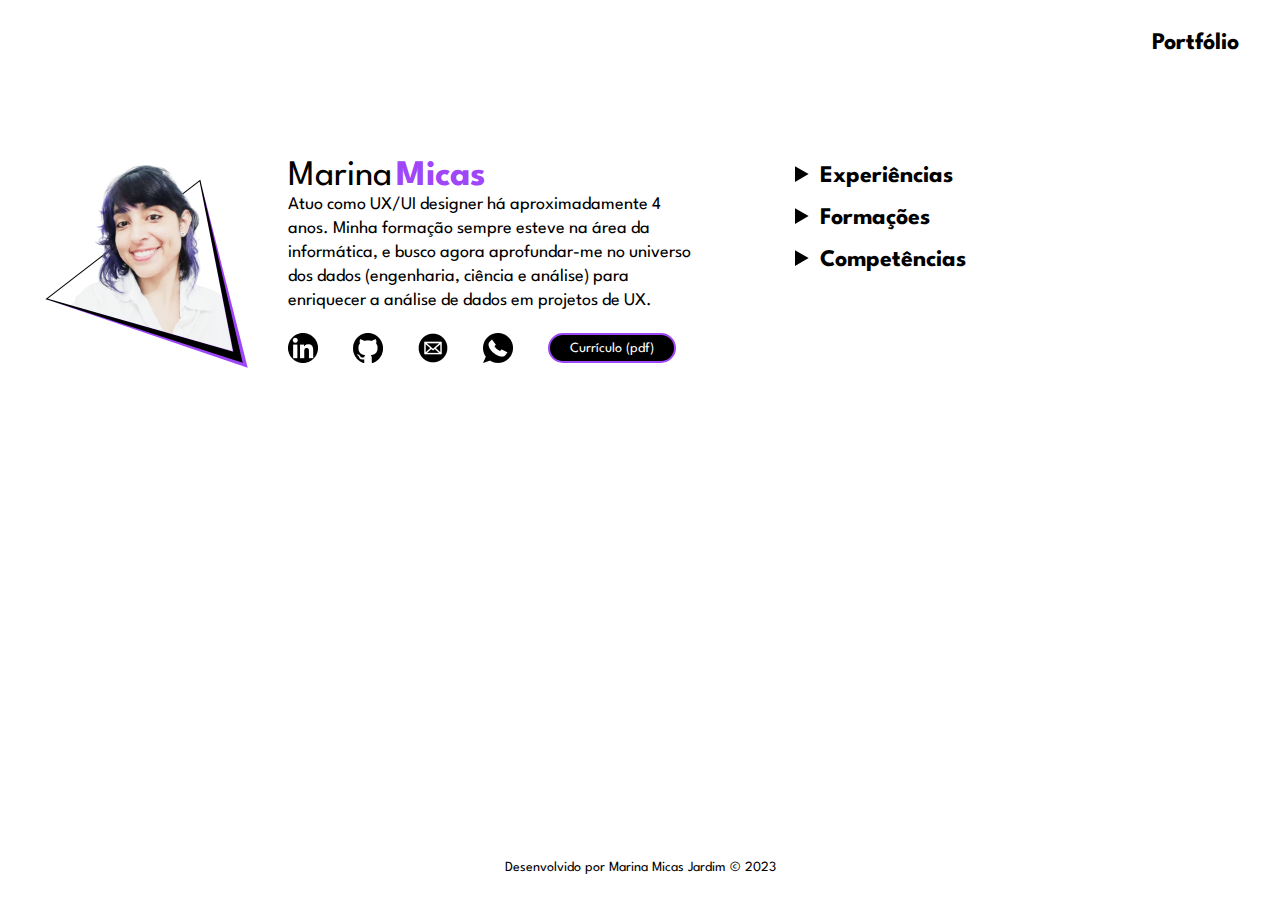
==== commit 7580597f: "alterações de layout e atualização" ====
--- a/index.html
+++ b/index.html
@@ -5,24 +5,24 @@
     <meta http-equiv="X-UA-Compatible" content="IE=edge">
     <meta name="viewport" content="width=device-width, initial-scale=1">
     <title>Meu portfólio | Marina Micas</title>
-    <link rel="stylesheet" href="estilos/geral.css">
-    <link rel="stylesheet" href="estilos/text.css">
-    <link rel="stylesheet" href="estilos/button.css">
-    <link rel="stylesheet" href="estilos/accordion.css">
-    <link rel="stylesheet" href="estilos/footer.css">
-    <link rel="stylesheet" href="estilos/layout/layout_content-INI.css">
-    <link rel="stylesheet" href="estilos/layout/layout_EXP.css">
-    <link rel="stylesheet" href="estilos/layout/layout_FOR.css">
-    <link rel="stylesheet" href="estilos/layout/layout_COM.css">
+    <link rel="stylesheet" href="styles/geral.css">
+    <link rel="stylesheet" href="styles/text.css">
+    <link rel="stylesheet" href="styles/button.css">
+    <link rel="stylesheet" href="styles/accordion.css">
+    <link rel="stylesheet" href="styles/footer.css">
+    <link rel="stylesheet" href="styles/layout/layout_content-INI.css">
+    <link rel="stylesheet" href="styles/layout/layout_EXP.css">
+    <link rel="stylesheet" href="styles/layout/layout_FOR.css">
+    <link rel="stylesheet" href="styles/layout/layout_COM.css">
   </head>
 
   <body class="layout_content-INI">
     <div class="buttons-INI">
-      <a href="paginas/portfolio.html" class="button">Portfólio</a>
+      <a href="pages/portfolio.html" class="button">Portfólio</a>
     </div>
 
     <div class="content-INI layout_C_INI">
-      <img src="imagens/MarinaMicasJardim.png" alt="Mulher de cabelos curtos com franjas e mechas roxas, usando blusa branca social e sorrindo ao centro." class="img-C_INI">
+      <img src="images/MarinaMicasJardim.png" alt="Mulher de cabelos curtos com franjas e mechas roxas, usando blusa branca social e sorrindo ao centro." class="img-C_INI">
 
       <div class="layout_C_text-btn-INI">
         <div class="text-C_INI">
@@ -34,11 +34,11 @@
         </div>
   
         <div class="buttons-C_INI layout_buttons-C_INI">
-          <a href="https://www.linkedin.com/in/marinamicas/" target="_blank" class="btn_item-C_INI-L"><img src="imagens/contatos/linkedin.png" alt="Logo do LinkedIn."></a>
-          <a href="https://github.com/marinamicas" target="_blank" class="btn_item-C_INI-G"><img src="imagens/contatos/github.png" alt="Logo do GitHub."></a>
-          <a href="mailto:marinamicas@gmail.com" target="_blank" class="btn_item-C_INI-E"><img src="imagens/contatos/email.png" alt="Logo do e-mail."></a>
-          <a href="https://wa.me/qr/MTPBJVOU2ZC7J1 " target="_blank" title="(21) 98548-7666" class="btn_item-C_INI-W"><img src="imagens/contatos/whatsapp.png" alt="Logo do WhatsApp."></a>
-          <a href="arquivos/Curriculo_Marina Micas Jardim.pdf" class="button-C_CV btn_item-C_INI-C" target="_blank">Currículo (pdf)</a>
+          <a href="https://www.linkedin.com/in/marinamicas/" target="_blank" class="btn_item-C_INI-L"><img src="images/contatos/linkedin.png" alt="Logo do LinkedIn."></a>
+          <a href="https://github.com/marinamicas" target="_blank" class="btn_item-C_INI-G"><img src="images/contatos/github.png" alt="Logo do GitHub."></a>
+          <a href="mailto:marinamicas@gmail.com" target="_blank" class="btn_item-C_INI-E"><img src="images/contatos/email.png" alt="Logo do e-mail."></a>
+          <a href="https://wa.me/qr/MTPBJVOU2ZC7J1 " target="_blank" title="(21) 98548-7666" class="btn_item-C_INI-W"><img src="images/contatos/whatsapp.png" alt="Logo do WhatsApp."></a>
+          <a href="files/Curriculo_Marina Micas Jardim.pdf" class="button-C_CV btn_item-C_INI-C" target="_blank">Currículo (pdf)</a>
         </div>
       </div>
 
--- a/styles/geral.css
+++ b/styles/geral.css
@@ -0,0 +1,15 @@
+/* RESET */
+
+/* Box sizing rules */
+*,
+*::before,
+*::after {
+  box-sizing: border-box;
+}
+
+/* Remove default margin */
+body,
+h2,
+p {
+  margin: 0;
+}--- a/styles/text.css
+++ b/styles/text.css
@@ -0,0 +1,53 @@
+@font-face {
+  font-family: 'League Spartan';
+  src: url("../font/LeagueSpartan-VariableFont_wght.ttf") format('truetype');
+  font-display: swap;
+}
+
+body {
+  font-family: 'League Spartan';
+}
+
+.link--main {
+  color: #9F46F8;
+  text-align: center;
+  font-size: 1.1875rem;
+  font-style: normal;
+  font-weight: 400;
+  line-height: 1.5rem; /* 126.316% */
+  text-decoration-line: underline;
+}
+
+.tag--ano {
+  background-color: #D1CAE4;
+  color: #000000;
+  height: 22px;
+  width: max-content;
+  display: inline-flex;
+  padding: 0.7rem 0.5rem 0.5rem 0.5rem;
+  justify-content: center;
+  align-items: center;
+  gap: 0.5625rem;
+  font-weight: 300;
+}
+
+.text-C_INI-MA {
+  color: #000;
+  font-size: 2.25rem;
+  font-style: normal;
+  font-weight: 400;
+  line-height: 1.5rem; /* 66.667% */
+}
+
+.text-C_INI-MI {
+  color: #9F46F8;
+  font-size: 2.25rem;
+  font-style: normal;
+  font-weight: 700;
+  line-height: 1.5rem;
+}
+
+.item-emp {
+    color: #757575;
+    font-weight: 400;
+}--- a/styles/button.css
+++ b/styles/button.css
@@ -0,0 +1,50 @@
+.button {
+    display: inline-flex;
+    padding: 0.75rem 1.3125rem;
+    justify-content: center;
+    align-items: center;
+    gap: 0.5625rem;
+    background-color: #FFF;
+    color: #000;
+    text-align: center;
+    font-size: 1.5rem;
+    font-style: normal;
+    font-weight: 700;
+    line-height: normal;
+    text-decoration: none;
+    cursor: pointer;
+}
+
+a:hover.button {
+    background-color: #c992ff84;
+}
+
+a:active.button, a:focus.button, a:visited.button {
+    color: #000;
+}
+
+.button-C_CV {
+    display: inline-flex;
+    padding: 0.53125rem 1.25rem;
+    justify-content: center;
+    align-items: center;
+    gap: 0.5625rem;
+    border-radius: 1.25rem;
+    border: 2px solid #9F46F8;
+    background: #000;
+    color: #FFF;
+    text-align: center;
+    font-size: 0.875rem;
+    font-style: normal;
+    font-weight: 400;
+    line-height: normal;
+    text-decoration: none;
+}
+
+a:hover.button-C_CV {
+    background-color: #9F46F8;
+}
+
+a:active.button-C_CV, a:focus.button-C_CV, a:visited.button-C_CV {
+    color: #FFF;
+}--- a/styles/accordion.css
+++ b/styles/accordion.css
@@ -0,0 +1,16 @@
+details {
+    margin-bottom:20px;
+}
+
+summary {
+    color: #000;
+    font-size: 1.5rem;
+    font-style: normal;
+    font-weight: 700;
+    line-height: normal;
+    cursor:pointer;
+}
+
+.accordion {
+    padding: 20px;
+}--- a/styles/footer.css
+++ b/styles/footer.css
@@ -0,0 +1,19 @@
+.footer {
+    align-items: end;
+    justify-content: center;
+    color: #000;
+    font-size: 0.875rem;
+    font-style: normal;
+    font-weight: 400;
+    line-height: 1.5rem;
+    background-color: #FFF;
+    width:100%;
+    text-align: center;
+	position: fixed;
+	bottom: 0;
+	left: 0;
+    height: 60px;
+    padding-bottom: 20px;
+    display: flex;
+    grid-area: footer;
+}--- a/styles/layout/layout_content-INI.css
+++ b/styles/layout/layout_content-INI.css
@@ -0,0 +1,133 @@
+.layout_content-INI {
+    display: grid;
+    grid-template-columns: auto;
+    grid-template-rows: 45px 1fr;
+    grid-template-areas:
+        "buttons-INI"
+        "content-INI"
+    ;
+    row-gap: 100px;
+    margin: 20px;
+    justify-items: center;
+    align-content: start;
+
+    @media only screen and (max-width: 999px) {
+        row-gap: 20px;
+    }
+
+    @media only screen and (max-width: 600px) {
+        justify-items: start;
+    }
+}
+
+.buttons-INI {
+    grid-area: buttons-INI;
+    justify-self: end;
+}
+.content-INI {
+    grid-area: content-INI;
+    align-self: center;
+}
+
+.layout_C_INI {
+    display: grid;
+    grid-template-columns: 203px 407px minmax(auto, 500px);
+    grid-template-areas:
+        "img-C_INI layout_C_text-btn-INI accordions-C_INI"
+    ;
+    column-gap: 40px;
+
+    @media only screen and (max-width: 1050px) {
+        column-gap: 20px;
+    }
+
+    @media only screen and (max-width: 999px) {
+        grid-template-columns: repeat(3, auto);
+        grid-template-areas:
+            "img-C_INI"
+            "layout_C_text-btn-INI"
+            "accordions-C_INI"
+        ;
+        column-gap: 0;
+        row-gap: 20px;
+    }
+}
+
+.img-C_INI {
+    grid-area: img-C_INI;
+    height: 203px;
+}
+
+.accordions-C_INI {
+    grid-area: accordions-C_INI;
+    justify-self: start;
+    margin-left: 60px;
+
+    @media only screen and (max-width: 1150px) {
+        margin: 0 20px 50px 0;
+    }
+
+    @media only screen and (max-width: 999px) {
+        margin: 20px 0 50px 0;
+    }
+
+    @media only screen and (max-width: 400px) {
+        margin: 90px 0 50px 0;
+    }
+}
+
+.layout_C_text-btn-INI {
+    grid-area: layout_C_text-btn-INI;
+    display: grid;
+    grid-template-columns: 407px;
+    grid-template-rows: max-content 30px;
+    grid-template-areas:
+        "text-C_INI"
+        "buttons-C_INI"
+    ;
+    row-gap: 20px;
+
+    @media only screen and (max-width: 400px) {
+        grid-template-columns: minmax(auto, 240px);
+        row-gap: 30px;
+    }
+}
+
+.text-C_INI {
+    grid-area: text-C_INI;
+    color: #000;
+    font-size: 1.125rem;
+    font-style: normal;
+    font-weight: 400;
+    line-height: 1.5rem;
+}
+
+.buttons-C_INI {
+    grid-area: buttons-C_INI;
+    justify-self: start;
+    align-self: end;
+    display: flex;
+    column-gap: 35px;
+    height: 30px;
+}
+
+@media only screen and (max-width: 400px) {
+    .layout_buttons-C_INI {
+        display: grid;
+        grid-template-columns: repeat(4, auto);
+        grid-template-rows: repeat(2, 30px);
+        grid-template-areas:
+            "btn_item-C_INI-L btn_item-C_INI-G btn_item-C_INI-E btn_item-C_INI-W"
+            "btn_item-C_INI-C btn_item-C_INI-C btn_item-C_INI-C ."
+        ;
+        row-gap: 20px;
+        row-gap: 35px;
+        column-gap: 35px;
+    }
+
+    .btn_item-C_INI-L {grid-area: btn_item-C_INI-L;}
+    .btn_item-C_INI-G {grid-area: btn_item-C_INI-G;}
+    .btn_item-C_INI-E {grid-area: btn_item-C_INI-E;}
+    .btn_item-C_INI-W {grid-area: btn_item-C_INI-W;}
+    .btn_item-C_INI-C {grid-area: btn_item-C_INI-C;}
+}--- a/styles/layout/layout_EXP.css
+++ b/styles/layout/layout_EXP.css
@@ -0,0 +1,116 @@
+.layout_EXP {
+    display: grid;
+    grid-template-columns: auto;
+    grid-template-rows: repeat(7, 21px);
+    grid-template-areas:
+        "layout_EXP_item_1"
+        "layout_EXP_item_2"
+        "layout_EXP_item_3"
+        "layout_EXP_item_4"
+        "layout_EXP_item_5"
+        "layout_EXP_item_6"
+        "layout_EXP_item_7"
+    ;
+    row-gap: 15px;
+
+    @media only screen and (max-width: 999px) {
+        grid-template-rows: repeat(7, 50px);
+    }
+}
+
+.layout_EXP_item {
+    grid-area: layout_EXP_item;
+    display: grid;
+    grid-template-columns: 35px 2px 13px 64px auto;
+    grid-template-rows: 21px;
+    grid-template-areas:
+        "item_ano-EXP item_L-ver-EXP item_L-hor-EXP item_qtd-EXP item_dsc-EXP"
+    ;
+    align-items: center;
+
+    @media only screen and (max-width: 999px) {
+        grid-template-columns: 35px 2px 13px 64px auto;
+        grid-template-rows: auto;
+        grid-template-areas:
+            "item_ano-EXP item_L-ver-EXP item_L-hor-EXP item_qtd-EXP ." 
+            ". . . item_dsc-EXP item_dsc-EXP"
+        ;
+    }
+}
+
+.item_ano-EXP {
+    grid-area: item_ano-EXP;
+    display: flex;
+    width: 2.1875rem;
+    height: 1.3125rem;
+    flex-direction: column;
+    justify-content: center;
+    color: #262626;
+    text-align: center;
+    font-size: 0.75rem;
+    font-style: normal;
+    font-weight: 400;
+    line-height: 0rem; /* 0% */
+}
+
+.item_L-ver-EXP {
+    grid-area: item_L-ver-EXP;
+    width: 0.125rem;
+    height: 2.3rem;
+    background: #BFBFBF;
+
+    @media only screen and (max-width: 999px) {
+        height: 4.3rem;
+    }
+}
+
+.item_L-hor-EXP {
+    grid-area: item_L-hor-EXP;
+    width: 0.9375rem;
+    height: 0.125rem;
+    background: #BFBFBF;
+}
+
+.item_qtd-EXP {
+    grid-area: item_qtd-EXP;
+    height: 21px;
+    width: 4rem;
+    padding: 0.3125rem 0.75rem;
+    justify-content: center;
+    align-items: center;
+    border-radius: 1.25rem;
+    background: #BFBFBF;
+    color: #262626;
+    font-size: 0.75rem;
+    font-style: normal;
+    font-weight: 400;
+    line-height: normal;
+    text-align: center;
+}
+
+.item_dsc-EXP {
+    grid-area: item_dsc-EXP;
+    height: 1.3125rem;
+    color: #000;
+    font-size: 0.875rem;
+    font-style: normal;
+    font-weight: 600;
+    line-height: normal;
+    margin-left: 10px;
+    display: flex;
+    align-items: center;
+    column-gap: 5px;
+
+    @media only screen and (max-width: 999px) {
+        margin-top: -20px;
+        width: auto;
+    }
+}
+
+.layout_EXP_item_1 {grid-area: layout_EXP_item_1;}
+.layout_EXP_item_2 {grid-area: layout_EXP_item_2;}
+.layout_EXP_item_3 {grid-area: layout_EXP_item_3;}
+.layout_EXP_item_4 {grid-area: layout_EXP_item_4;}
+.layout_EXP_item_5 {grid-area: layout_EXP_item_5;}
+.layout_EXP_item_6 {grid-area: layout_EXP_item_6;}
+.layout_EXP_item_7 {grid-area: layout_EXP_item_7;}--- a/styles/layout/layout_FOR.css
+++ b/styles/layout/layout_FOR.css
@@ -0,0 +1,101 @@
+.layout_FOR {
+    display: grid;
+    grid-template-columns: auto;
+    grid-template-rows: repeat(3, 21px);
+    grid-template-areas:
+        "layout_FOR_item_1"
+        "layout_FOR_item_2"
+        "layout_FOR_item_3"
+    ;
+    row-gap: 15px;
+
+    @media only screen and (max-width: 1139px) {
+        grid-template-rows: repeat(3, 40px);
+        margin-top: 20px;
+    }
+
+    @media only screen and (max-width: 1019px) {
+        grid-template-rows: repeat(3, 20px);
+    }
+
+    @media only screen and (max-width: 500px) {
+        grid-template-rows: repeat(3, 40px);
+    }
+}
+
+.layout_FOR_item {
+    grid-area: layout_FOR_item;
+    display: grid;
+    grid-template-columns: 35px 2px 13px 7px auto;
+    grid-template-rows: 21px;
+    grid-template-areas:
+        "item_ano-FOR item_L-ver-FOR item_L-hor-FOR item_L-cir-FOR item_dsc-FOR"
+    ;
+    align-items: center;
+}
+
+.item_ano-FOR {
+    grid-area: item_ano-FOR;
+    display: flex;
+    width: 2.1875rem;
+    height: 1.3125rem;
+    flex-direction: column;
+    justify-content: center;
+    color: #262626;
+    text-align: center;
+    font-size: 0.75rem;
+    font-style: normal;
+    font-weight: 400;
+    line-height: 0rem; /* 0% */
+}
+
+.item_L-ver-FOR {
+    grid-area: item_L-ver-FOR;
+    width: 0.125rem;
+    height: 2.3rem;
+    flex-shrink: 0;
+    background: #BFBFBF;
+
+    @media only screen and (max-width: 1139px) {
+        height: 4rem;
+    }
+
+    @media only screen and (max-width: 1019px) {
+        height: 5.5rem;
+    }
+
+    @media only screen and (max-width: 900px) {
+        height: 4rem;
+    }
+}
+
+.item_L-hor-FOR {
+    grid-area: item_L-hor-FOR;
+    width: 0.8rem;
+    height: 0.125rem;
+    background: #BFBFBF;
+}
+
+.item_L-cir-FOR {
+    grid-area: item_L-hor-FOR;
+    width: 0.5rem;
+    height: 0.5rem;
+    background: #BFBFBF;
+    border-radius: 6px;
+    justify-self: end;
+}
+
+.item_dsc-FOR {
+    grid-area: item_dsc-FOR;
+    height: 1.3125rem;
+    color: #000;
+    font-size: 0.875rem;
+    font-style: normal;
+    font-weight: 600;
+    line-height: normal;
+    margin-left: 5px;
+}
+
+.layout_FOR_item_1 {grid-area: layout_FOR_item_1;}
+.layout_FOR_item_2 {grid-area: layout_FOR_item_2;}
+.layout_FOR_item_3 {grid-area: layout_FOR_item_3;}--- a/styles/layout/layout_COM.css
+++ b/styles/layout/layout_COM.css
@@ -0,0 +1,39 @@
+.layout_COM {
+    display: grid;
+    grid-template-columns: repeat(2, auto);
+    grid-template-areas:
+        "category-1 category-2"
+    ;
+    column-gap: 50px;
+    align-content: center;
+    justify-content: center;
+    margin-top: -20px;
+
+    @media only screen and (max-width: 1600px) {
+        grid-template-columns: auto;
+        grid-template-areas:
+            "category-1"
+            "category-2"
+        ;
+        column-gap: 0;
+    }
+}
+
+.category-1 {
+    grid-area: category-1;
+    width: 200px;
+}
+
+.category-2 {
+    grid-area: category-2;
+    width: 200px;
+}
+
+.category_text {
+    color: #6750A4;
+    font-size: 1.125rem;
+    font-style: normal;
+    font-weight: 400;
+    line-height: normal;
+    margin: 30px 0 5px 0;
+  }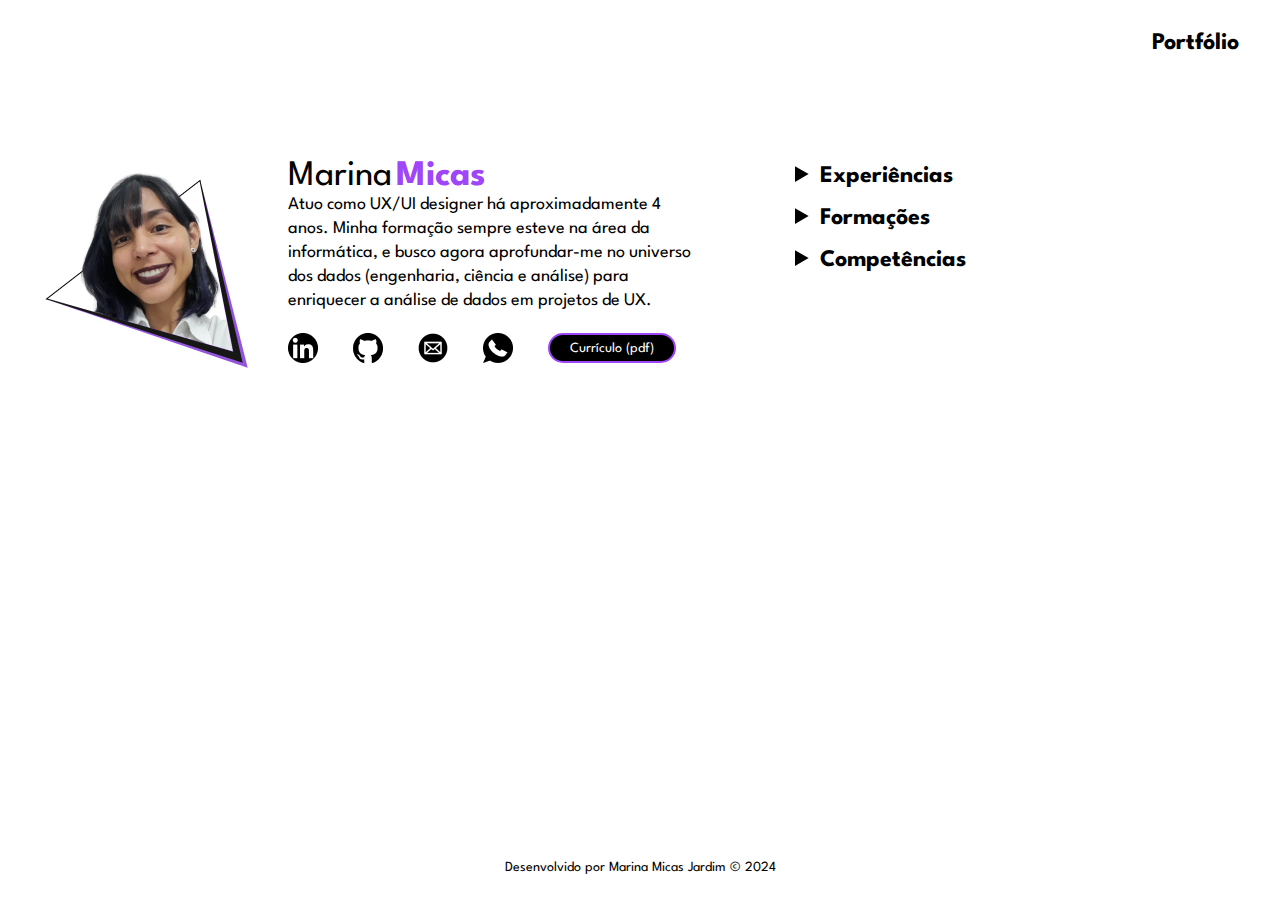
==== commit dc79704f: "atualização do portfólio" ====
--- a/index.html
+++ b/index.html
@@ -5,6 +5,8 @@
     <meta http-equiv="X-UA-Compatible" content="IE=edge">
     <meta name="viewport" content="width=device-width, initial-scale=1">
     <title>Meu portfólio | Marina Micas</title>
+    <link rel="icon" href="favicon.ico" type="image/x-icon">
+    <link rel="shortcut icon" href="favicon.ico" type="image/x-icon">
     <link rel="stylesheet" href="styles/geral.css">
     <link rel="stylesheet" href="styles/text.css">
     <link rel="stylesheet" href="styles/button.css">
@@ -49,10 +51,10 @@
           </summary>
           <div class="accordion layout_EXP">
             <div class="layout_EXP_item_1 layout_EXP_item">
-              <div class="item_ano-EXP">2023</div>
+              <div class="item_ano-EXP">2024</div>
               <div class="item_L-ver-EXP"></div>
               <div class="item_L-hor-EXP"></div>
-              <div class="item_qtd-EXP">Atual</div>
+              <div class="item_qtd-EXP">5 meses</div>
               <div class="item_dsc-EXP">Instrutora de informática <span class="item-emp">(Firjan SENAI)</span></div>
             </div>
 
@@ -173,7 +175,7 @@
     </div>
 
     <div class="footer">
-      <p>Desenvolvido por Marina Micas Jardim © 2023</p>
+      <p>Desenvolvido por Marina Micas Jardim © 2024</p>
     </div>
 
     <script src="scripts/accordion.js"></script>
--- a/styles/button.css
+++ b/styles/button.css
@@ -16,10 +16,15 @@
 }
 
 a:hover.button {
-    background-color: #c992ff84;
+    background-color: #c992ff;
 }
 
-a:active.button, a:focus.button, a:visited.button {
+/* Adicione o estilo para os links ativos */
+a.active {
+    color: #5500AA;
+}
+
+a:focus.button, a:visited.button {
     color: #000;
 }
 
--- a/styles/layout/layout_EXP.css
+++ b/styles/layout/layout_EXP.css
@@ -97,9 +97,6 @@
     font-weight: 600;
     line-height: normal;
     margin-left: 10px;
-    display: flex;
-    align-items: center;
-    column-gap: 5px;
 
     @media only screen and (max-width: 999px) {
         margin-top: -20px;
